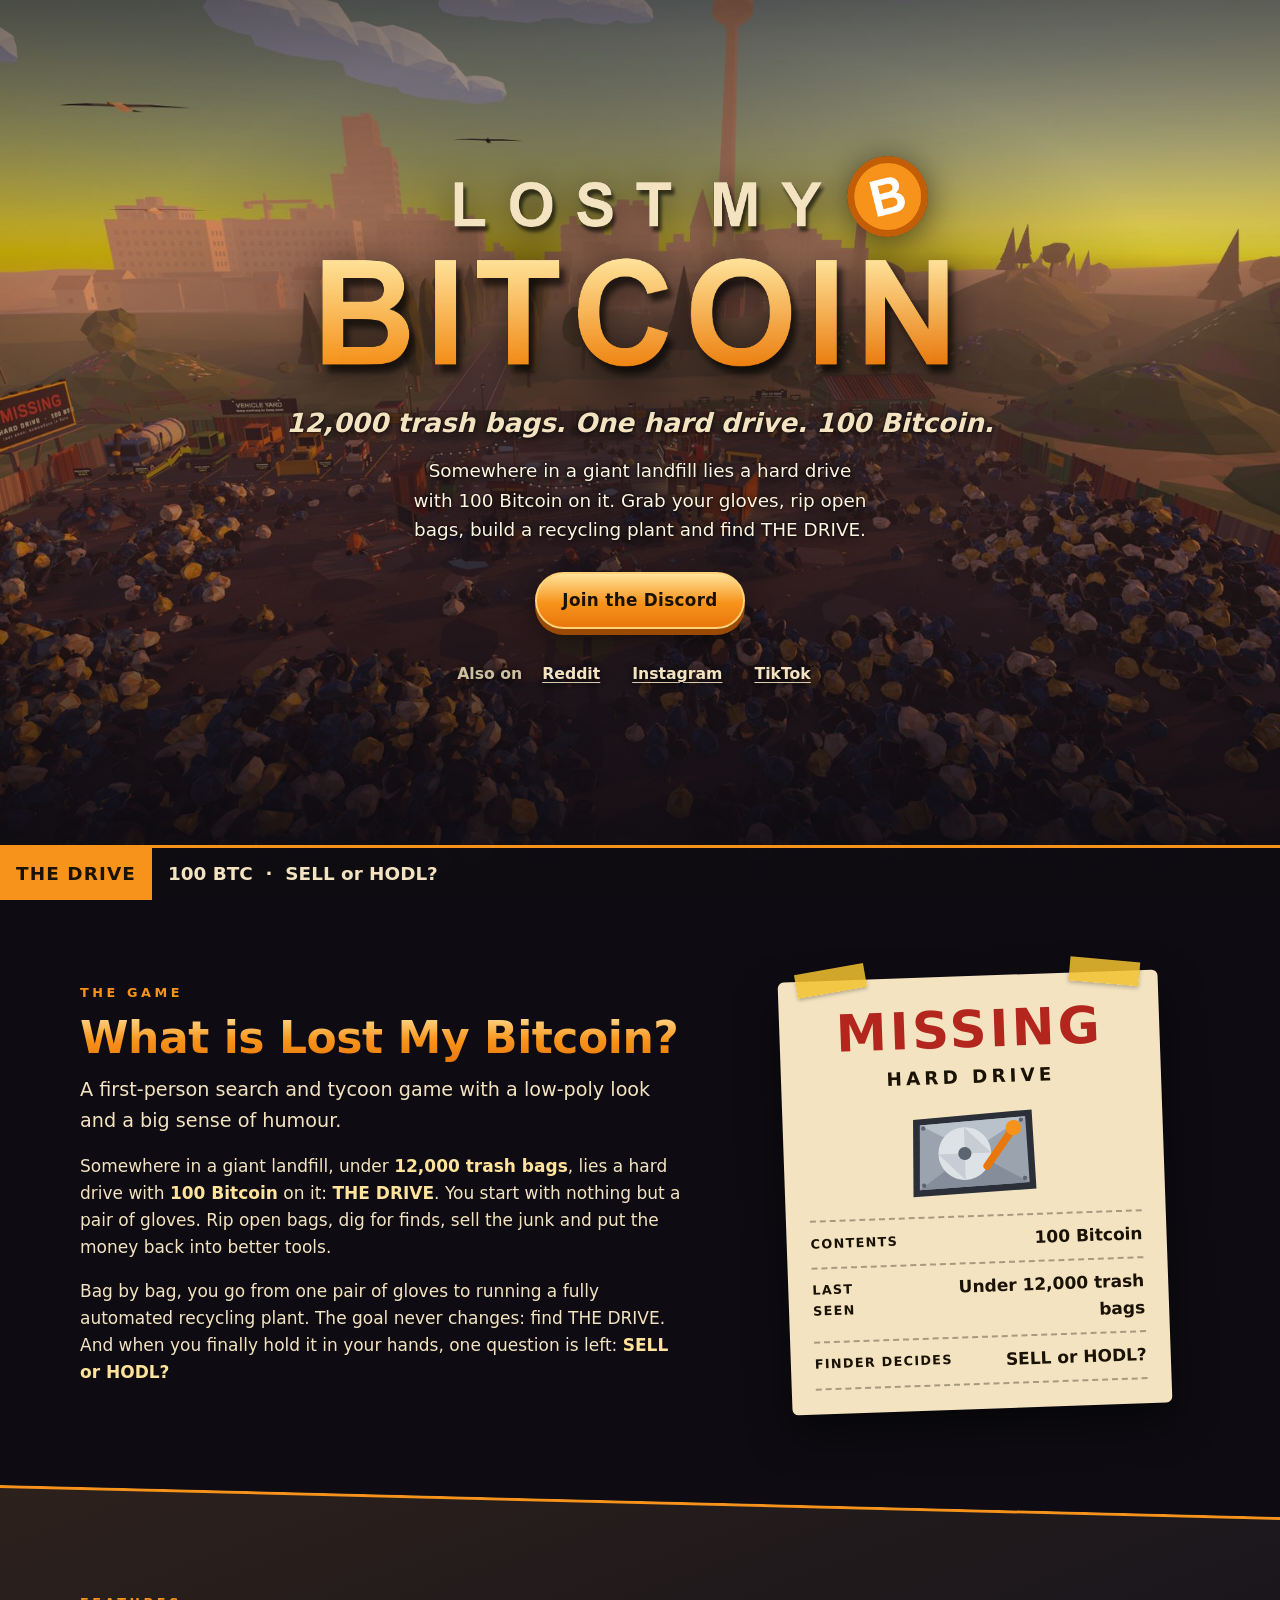
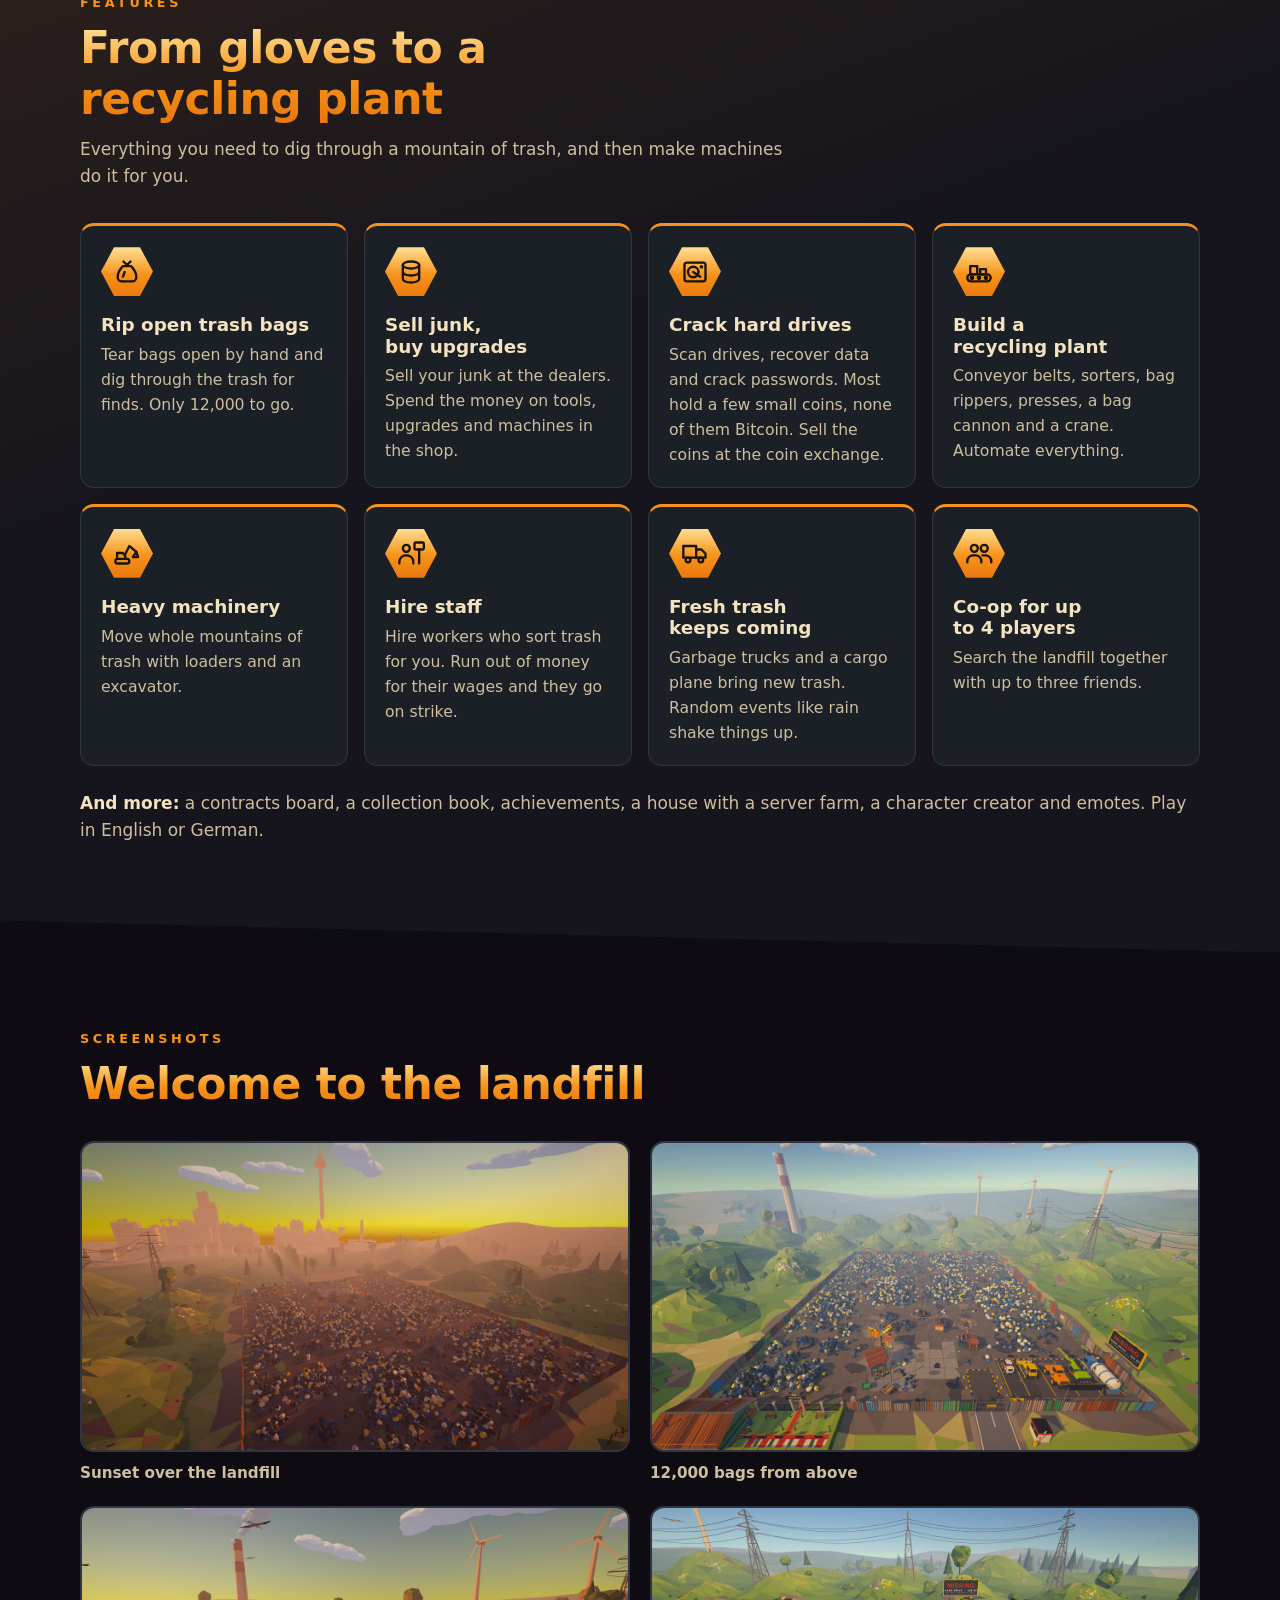
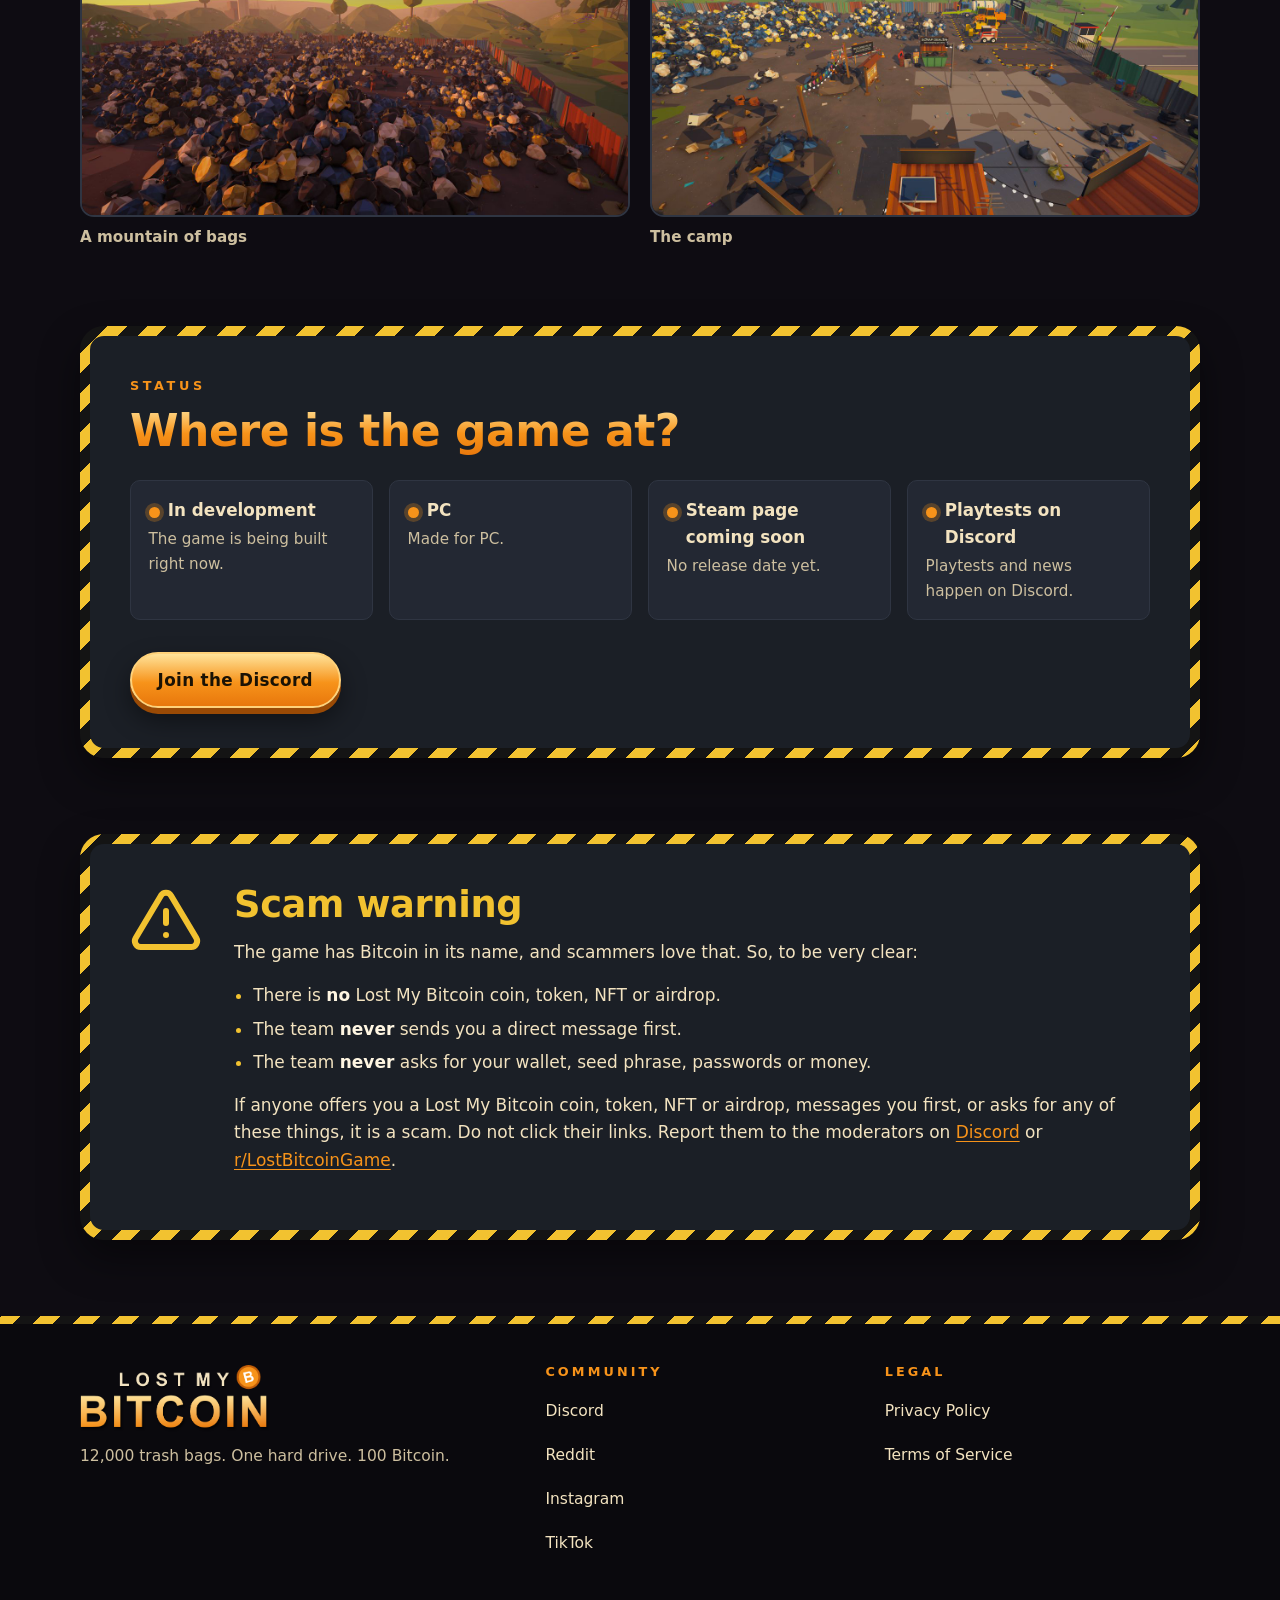
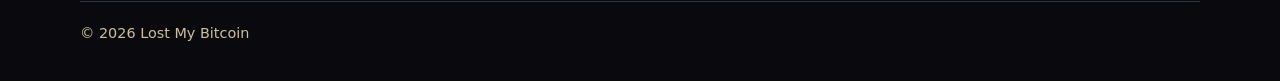
==== index.html @ e1c669a7 "Update website" ====
<!doctype html>
<html lang="en">
<head>
  <meta charset="utf-8">
  <meta name="viewport" content="width=device-width, initial-scale=1">
  <title>Lost My Bitcoin – 12,000 trash bags. One hard drive. 100 Bitcoin.</title>
  <meta name="description" content="Lost My Bitcoin is a first-person search and tycoon game. A hard drive with 100 Bitcoin lies somewhere in a landfill of 12,000 trash bags. Start with gloves, build a recycling plant, find THE DRIVE.">
  <link rel="canonical" href="https://twiceplaysiarne.github.io/lostmybitcoin/">
  <meta name="theme-color" content="#0e0c12">
  <meta name="color-scheme" content="dark">

  <meta property="og:type" content="website">
  <meta property="og:site_name" content="Lost My Bitcoin">
  <meta property="og:locale" content="en_US">
  <meta property="og:url" content="https://twiceplaysiarne.github.io/lostmybitcoin/">
  <meta property="og:title" content="Lost My Bitcoin">
  <meta property="og:description" content="12,000 trash bags. One hard drive. 100 Bitcoin. A first-person search and tycoon game, in development for PC.">
  <meta property="og:image" content="https://twiceplaysiarne.github.io/lostmybitcoin/assets/og.jpg">
  <meta property="og:image:width" content="1200">
  <meta property="og:image:height" content="630">
  <meta property="og:image:alt" content="The Lost My Bitcoin logo over a landfill full of trash bags at sunset">
  <meta name="twitter:card" content="summary_large_image">
  <meta name="twitter:title" content="Lost My Bitcoin">
  <meta name="twitter:description" content="12,000 trash bags. One hard drive. 100 Bitcoin. A first-person search and tycoon game, in development for PC.">
  <meta name="twitter:image" content="https://twiceplaysiarne.github.io/lostmybitcoin/assets/og.jpg">
  <meta name="twitter:image:alt" content="The Lost My Bitcoin logo over a landfill full of trash bags at sunset">

  <link rel="icon" type="image/png" sizes="32x32" href="assets/favicon-32.png">
  <link rel="icon" type="image/png" sizes="512x512" href="assets/icon-512.png">
  <link rel="apple-touch-icon" sizes="180x180" href="assets/apple-touch-icon.png">
  <link rel="preload" as="image" href="assets/hero.jpg">
  <link rel="stylesheet" href="style.css">
</head>
<body>
  <a class="skip" href="#main">Skip to content</a>

  <header class="hero">
    <div class="wrap hero-inner">
      <h1><img src="assets/logo.png" width="1022" height="360" alt="Lost My Bitcoin"></h1>
      <p class="tagline">12,000 trash bags. <span class="nowrap">One hard drive.</span> <span class="nowrap">100 Bitcoin.</span></p>
      <p class="pitch">Somewhere in a giant landfill lies a hard drive with 100&nbsp;Bitcoin on it. Grab your gloves, rip open bags, build a recycling plant and find THE DRIVE.</p>
      <a class="btn" href="https://discord.gg/CkHR3QNAt3">Join the Discord</a>
      <ul class="socials" aria-label="Lost My Bitcoin on social media">
        <li class="socials-label" aria-hidden="true">Also on</li>
        <li><a href="https://www.reddit.com/r/LostBitcoinGame/">Reddit</a></li>
        <li><a href="https://www.instagram.com/lost_my_bitcoin/">Instagram</a></li>
        <li><a href="https://www.tiktok.com/@lost_my_bitcoin">TikTok</a></li>
      </ul>
    </div>
    <p class="ticker"><span class="ticker-label">THE DRIVE<span class="visually-hidden">: </span></span><span class="ticker-text">100 BTC &nbsp;·&nbsp; SELL or HODL?</span></p>
  </header>

  <main id="main">
    <section class="section" aria-labelledby="about-title">
      <div class="wrap about">
        <div>
          <p class="eyebrow">The game</p>
          <h2 id="about-title" class="gold-text">What is Lost My Bitcoin?</h2>
          <p class="lead">A first-person search and tycoon game with a low-poly look and a big sense of humour.</p>
          <p>Somewhere in a giant landfill, under <strong>12,000 trash bags</strong>, lies a hard drive with <strong>100 Bitcoin</strong> on it: <strong>THE DRIVE</strong>. You start with nothing but a pair of gloves. Rip open bags, dig for finds, sell the junk and put the money back into better tools.</p>
          <p>Bag by bag, you go from one pair of gloves to running a fully automated recycling plant. The goal never changes: find THE DRIVE. And when you finally hold it in your hands, one question is left: <strong>SELL or HODL?</strong></p>
        </div>

        <aside class="poster" aria-label="Missing poster for THE DRIVE">
          <p class="poster-title">MISSING</p>
          <p class="poster-item">Hard drive</p>
          <svg class="poster-drive" viewBox="0 0 120 84" aria-hidden="true" focusable="false">
            <polygon points="6,10 114,4 116,76 4,80" fill="#2a2f38"/>
            <polygon points="12,15 108,10 110,70 10,74" fill="#9aa3ae"/>
            <polygon points="12,15 108,10 58,40" fill="#b9c1ca"/>
            <polygon points="10,74 110,70 58,40" fill="#848d99"/>
            <circle cx="52" cy="42" r="24" fill="#dde2e7"/>
            <polygon points="52,18 76,42 52,42" fill="#c6cdd4"/>
            <polygon points="28,42 52,66 52,42" fill="#c6cdd4"/>
            <circle cx="52" cy="42" r="6" fill="#5b6470"/>
            <path d="M97 20 L72 54" stroke="#e8770c" stroke-width="7" stroke-linecap="round"/>
            <circle cx="97" cy="20" r="7" fill="#f7931a"/>
            <circle cx="15" cy="18" r="2" fill="#5b6470"/>
            <circle cx="104" cy="13" r="2" fill="#5b6470"/>
            <circle cx="14" cy="70" r="2" fill="#5b6470"/>
            <circle cx="106" cy="66" r="2" fill="#5b6470"/>
          </svg>
          <dl>
            <div><dt>Contents</dt><dd>100 Bitcoin</dd></div>
            <div><dt>Last seen</dt><dd>Under 12,000 trash bags</dd></div>
            <div><dt>Finder decides</dt><dd>SELL or HODL?</dd></div>
          </dl>
        </aside>
      </div>
    </section>

    <section class="section section-alt" aria-labelledby="features-title">
      <div class="wrap">
        <div class="section-head">
          <p class="eyebrow">Features</p>
          <h2 id="features-title" class="gold-text">From gloves to a recycling plant</h2>
          <p class="muted">Everything you need to dig through a mountain of trash, and then make machines do it for you.</p>
        </div>

        <ul class="features">
          <li class="feature">
            <span class="icon" aria-hidden="true"><svg viewBox="0 0 24 24" fill="none" stroke="currentColor" stroke-width="2" stroke-linecap="round" stroke-linejoin="round"><path d="M9 3l3 3 3-3"/><path d="M8.5 7h7c3 3 4.5 6.5 4.5 9.5A3.5 3.5 0 0 1 16.5 20h-9A3.5 3.5 0 0 1 4 16.5C4 13.5 5.5 10 8.5 7z"/><path d="M10 12l-1.5 4"/></svg></span>
            <h3>Rip open trash bags</h3>
            <p>Tear bags open by hand and dig through the trash for finds. Only 12,000 to go.</p>
          </li>
          <li class="feature">
            <span class="icon" aria-hidden="true"><svg viewBox="0 0 24 24" fill="none" stroke="currentColor" stroke-width="2" stroke-linecap="round" stroke-linejoin="round"><ellipse cx="12" cy="6" rx="7" ry="3"/><path d="M5 6v6c0 1.7 3.1 3 7 3s7-1.3 7-3V6"/><path d="M5 12v6c0 1.7 3.1 3 7 3s7-1.3 7-3v-6"/></svg></span>
            <h3>Sell junk, buy upgrades</h3>
            <p>Sell your junk at the dealers. Spend the money on tools, upgrades and machines in the shop.</p>
          </li>
          <li class="feature">
            <span class="icon" aria-hidden="true"><svg viewBox="0 0 24 24" fill="none" stroke="currentColor" stroke-width="2" stroke-linecap="round" stroke-linejoin="round"><rect x="3" y="4" width="18" height="16" rx="2"/><circle cx="10.5" cy="12" r="4.5"/><path d="M10.5 12l6 4"/><circle cx="17.5" cy="7.5" r="0.6" fill="currentColor"/></svg></span>
            <h3>Crack hard drives</h3>
            <p>Scan drives, recover data and crack passwords. Most hold a few small coins, none of them Bitcoin. Sell the coins at the coin exchange.</p>
          </li>
          <li class="feature">
            <span class="icon" aria-hidden="true"><svg viewBox="0 0 24 24" fill="none" stroke="currentColor" stroke-width="2" stroke-linecap="round" stroke-linejoin="round"><rect x="2" y="14" width="20" height="6" rx="3"/><circle cx="6" cy="17" r="1"/><circle cx="12" cy="17" r="1"/><circle cx="18" cy="17" r="1"/><rect x="4.5" y="7" width="6" height="7"/><rect x="13" y="9.5" width="5" height="4.5"/></svg></span>
            <h3>Build a recycling plant</h3>
            <p>Conveyor belts, sorters, bag rippers, presses, a bag cannon and a crane. Automate everything.</p>
          </li>
          <li class="feature">
            <span class="icon" aria-hidden="true"><svg viewBox="0 0 24 24" fill="none" stroke="currentColor" stroke-width="2" stroke-linecap="round" stroke-linejoin="round"><rect x="2" y="17" width="12" height="4" rx="2"/><path d="M3.5 17v-5h5l2 2.5V17"/><path d="M10 14l4-8 6 5"/><path d="M20 11l1.5 4.5h-4.5z"/></svg></span>
            <h3>Heavy machinery</h3>
            <p>Move whole mountains of trash with loaders and an excavator.</p>
          </li>
          <li class="feature">
            <span class="icon" aria-hidden="true"><svg viewBox="0 0 24 24" fill="none" stroke="currentColor" stroke-width="2" stroke-linecap="round" stroke-linejoin="round"><circle cx="8" cy="8" r="3"/><path d="M2 21v-1.5A5.5 5.5 0 0 1 7.5 14h1a5.5 5.5 0 0 1 5.5 5.5V21"/><path d="M19 9v12"/><rect x="15" y="3" width="8" height="6" rx="1"/></svg></span>
            <h3>Hire staff</h3>
            <p>Hire workers who sort trash for you. Run out of money for their wages and they go on strike.</p>
          </li>
          <li class="feature">
            <span class="icon" aria-hidden="true"><svg viewBox="0 0 24 24" fill="none" stroke="currentColor" stroke-width="2" stroke-linecap="round" stroke-linejoin="round"><path d="M2 6h11v10H2z"/><path d="M13 9h4.5l3.5 3.5V16h-8"/><circle cx="6" cy="18" r="2"/><circle cx="17" cy="18" r="2"/></svg></span>
            <h3>Fresh trash keeps coming</h3>
            <p>Garbage trucks and a cargo plane bring new trash. Random events like rain shake things up.</p>
          </li>
          <li class="feature">
            <span class="icon" aria-hidden="true"><svg viewBox="0 0 24 24" fill="none" stroke="currentColor" stroke-width="2" stroke-linecap="round" stroke-linejoin="round"><circle cx="8" cy="8" r="3"/><circle cx="16.5" cy="8" r="3"/><path d="M2 20v-1a5 5 0 0 1 5-5h2a5 5 0 0 1 5 5v1"/><path d="M15 14h2.5a5 5 0 0 1 5 5v1"/></svg></span>
            <h3>Co-op for up to 4 players</h3>
            <p>Search the landfill together with up to three friends.</p>
          </li>
        </ul>

        <p class="extras"><strong>And more:</strong> a contracts board, a collection book, achievements, a house with a server farm, a character creator and emotes. Play in English or German.</p>
      </div>
    </section>

    <section class="section" aria-labelledby="gallery-title">
      <div class="wrap">
        <div class="section-head">
          <p class="eyebrow">Screenshots</p>
          <h2 id="gallery-title" class="gold-text">Welcome to the landfill</h2>
        </div>
        <ul class="gallery">
          <li>
            <figure class="shot">
              <a href="assets/gallery_1.jpg"><img src="assets/gallery_1.jpg" width="1280" height="720" loading="lazy" decoding="async" alt="The landfill at sunset, the town and the TV tower behind it"></a>
              <figcaption>Sunset over the landfill</figcaption>
            </figure>
          </li>
          <li>
            <figure class="shot">
              <a href="assets/gallery_2.jpg"><img src="assets/gallery_2.jpg" width="1280" height="720" loading="lazy" decoding="async" alt="The whole landfill from above: 12,000 trash bags behind a fence, the camp in front"></a>
              <figcaption>12,000 bags from above</figcaption>
            </figure>
          </li>
          <li>
            <figure class="shot">
              <a href="assets/gallery_3.jpg"><img src="assets/gallery_3.jpg" width="1280" height="720" loading="lazy" decoding="async" alt="A mountain of colourful trash bags up close at sunset"></a>
              <figcaption>A mountain of bags</figcaption>
            </figure>
          </li>
          <li>
            <figure class="shot">
              <a href="assets/gallery_4.jpg"><img src="assets/gallery_4.jpg" width="1280" height="720" loading="lazy" decoding="async" alt="The camp with the dealers, the scanner hut and the vehicle yard"></a>
              <figcaption>The camp</figcaption>
            </figure>
          </li>
        </ul>
      </div>
    </section>

    <section class="section section-tight" aria-labelledby="status-title">
      <div class="wrap">
        <div class="hazard-frame">
          <div class="hazard-inner">
            <p class="eyebrow">Status</p>
            <h2 id="status-title" class="gold-text">Where is the game at?</h2>
            <ul class="status-grid">
              <li><strong><span class="dot dot-live" aria-hidden="true"></span>In development</strong><span>The game is being built right now.</span></li>
              <li><strong><span class="dot" aria-hidden="true"></span>PC</strong><span>Made for PC.</span></li>
              <li><strong><span class="dot" aria-hidden="true"></span>Steam page coming soon</strong><span>No release date yet.</span></li>
              <li><strong><span class="dot" aria-hidden="true"></span>Playtests on Discord</strong><span>Playtests and news happen on Discord.</span></li>
            </ul>
            <a class="btn" href="https://discord.gg/CkHR3QNAt3">Join the Discord</a>
          </div>
        </div>
      </div>
    </section>

    <section class="section section-tight" aria-labelledby="scam-title">
      <div class="wrap">
        <div class="hazard-frame">
          <div class="hazard-inner warning">
            <svg class="warning-icon" viewBox="0 0 24 24" fill="none" stroke="currentColor" stroke-width="2" stroke-linecap="round" stroke-linejoin="round" aria-hidden="true" focusable="false"><path d="M10.3 3.9L1.9 18a2 2 0 0 0 1.7 3h16.8a2 2 0 0 0 1.7-3L13.7 3.9a2 2 0 0 0-3.4 0z"/><path d="M12 9v4"/><path d="M12 17h.01"/></svg>
            <div>
              <h2 id="scam-title">Scam warning</h2>
              <p>The game has Bitcoin in its name, and scammers love that. So, to be very clear:</p>
              <ul>
                <li>There is <strong>no</strong> Lost My Bitcoin coin, token, NFT or airdrop.</li>
                <li>The team <strong>never</strong> sends you a direct message first.</li>
                <li>The team <strong>never</strong> asks for your wallet, seed phrase, passwords or money.</li>
              </ul>
              <p>If anyone offers you a Lost My Bitcoin coin, token, NFT or airdrop, messages you first, or asks for any of these things, it is a scam. Do not click their links. Report them to the moderators on <a href="https://discord.gg/CkHR3QNAt3">Discord</a> or <a href="https://www.reddit.com/r/LostBitcoinGame/">r/LostBitcoinGame</a>.</p>
            </div>
          </div>
        </div>
      </div>
    </section>
  </main>

  <footer class="site-footer">
    <div class="wrap">
      <div class="footer-grid">
        <div class="footer-brand">
          <a class="footer-logo" href="index.html"><img src="assets/logo.png" width="1022" height="360" alt="Lost My Bitcoin – home"></a>
          <p class="muted">12,000 trash bags. <span class="nowrap">One hard drive.</span> <span class="nowrap">100 Bitcoin.</span></p>
        </div>
        <nav aria-labelledby="footer-community">
          <h2 id="footer-community">Community</h2>
          <ul>
            <li><a href="https://discord.gg/CkHR3QNAt3">Discord</a></li>
            <li><a href="https://www.reddit.com/r/LostBitcoinGame/">Reddit</a></li>
            <li><a href="https://www.instagram.com/lost_my_bitcoin/">Instagram</a></li>
            <li><a href="https://www.tiktok.com/@lost_my_bitcoin">TikTok</a></li>
          </ul>
        </nav>
        <nav aria-labelledby="footer-legal">
          <h2 id="footer-legal">Legal</h2>
          <ul>
            <li><a href="privacy.html">Privacy Policy</a></li>
            <li><a href="terms.html">Terms of Service</a></li>
          </ul>
        </nav>
      </div>
      <p class="copyright">&copy; 2026 Lost My Bitcoin</p>
    </div>
  </footer>
</body>
</html>
---- style.css ----
/* Lost My Bitcoin - website styles. One file, system fonts, no external requests. */

:root {
  --cream: #f3e3c0;
  --cream-dim: #cdbf9f;
  --orange: #f7931a;
  --gold-1: #ffe39a;
  --gold-2: #f7931a;
  --gold-3: #e8770c;
  --night: #0e0c12;
  --night-2: #0a090d;
  --panel: #1b1f26;
  --panel-2: #232833;
  --band: #16141c;
  --line: #2f3542;
  --stripe-y: #f2c230;
  --stripe-k: #141414;
  --ink: #1a1205;
  --red: #b3261e;

  --gold: linear-gradient(180deg, var(--gold-1) 0%, var(--gold-2) 55%, var(--gold-3) 100%);
  --hazard: repeating-linear-gradient(-45deg, var(--stripe-y) 0 14px, var(--stripe-k) 14px 28px);
  --radius: 14px;
  --font: "Segoe UI", system-ui, -apple-system, Roboto, "Helvetica Neue", Arial, sans-serif;
  --font-head: "Segoe UI Black", "Arial Black", "Segoe UI", system-ui, -apple-system, Roboto, Arial, sans-serif;

  color-scheme: dark;
}

/* ---------- Base ---------- */

*,
*::before,
*::after {
  box-sizing: border-box;
}

html {
  -webkit-text-size-adjust: 100%;
  text-size-adjust: 100%;
  scroll-behavior: smooth;
}

body {
  display: flex;
  flex-direction: column;
  min-height: 100vh;
  margin: 0;
  background: var(--night);
  color: var(--cream);
  font-family: var(--font);
  font-size: 1.0625rem;
  line-height: 1.6;
  overflow-x: hidden;
}

img,
svg {
  max-width: 100%;
}

img {
  height: auto;
}

a {
  color: var(--orange);
  text-underline-offset: 0.18em;
  text-decoration-thickness: 0.08em;
}

a:hover {
  color: var(--gold-1);
}

:focus-visible {
  outline: 3px solid var(--gold-1);
  outline-offset: 3px;
  border-radius: 4px;
}

h1,
h2,
h3 {
  line-height: 1.15;
  margin: 0 0 0.75rem;
  text-wrap: balance;
}

h2 {
  font-family: var(--font-head);
  font-weight: 900;
  font-size: clamp(1.75rem, 5vw, 2.75rem);
  letter-spacing: -0.01em;
}

h3 {
  font-weight: 800;
  font-size: 1.15rem;
}

p {
  margin: 0 0 1rem;
}

code {
  font-family: Consolas, "Cascadia Mono", Menlo, monospace;
  font-size: 0.92em;
  background: var(--panel-2);
  border: 1px solid var(--line);
  border-radius: 6px;
  padding: 0.05em 0.35em;
}

.wrap {
  width: min(1120px, 100% - 32px);
  margin-inline: auto;
}

main {
  flex: 1 0 auto;
}

.skip {
  position: absolute;
  left: 16px;
  top: -100px;
  z-index: 10;
  background: var(--gold-1);
  color: var(--ink);
  font-weight: 800;
  padding: 0.6rem 1rem;
  border-radius: 8px;
  text-decoration: none;
}

.skip:focus {
  top: 16px;
}

.visually-hidden {
  position: absolute;
  width: 1px;
  height: 1px;
  margin: -1px;
  overflow: hidden;
  clip: rect(0 0 0 0);
  white-space: nowrap;
  border: 0;
}

/* Keeps a short sentence on one line (the tagline breaks between sentences only). */
.nowrap {
  white-space: nowrap;
}

/* Gold gradient text like the logo (falls back to plain orange). */
.gold-text {
  color: var(--orange);
}

@supports ((-webkit-background-clip: text) or (background-clip: text)) {
  .gold-text {
    background: var(--gold);
    -webkit-background-clip: text;
    background-clip: text;
    color: transparent;
  }
}

.eyebrow {
  margin: 0 0 0.6rem;
  font-size: 0.8rem;
  font-weight: 800;
  letter-spacing: 0.28em;
  text-transform: uppercase;
  color: var(--orange);
}

.lead {
  font-size: clamp(1.05rem, 2.2vw, 1.2rem);
  color: var(--cream);
}

.muted {
  color: var(--cream-dim);
}

/* ---------- Buttons ---------- */

.btn {
  display: inline-flex;
  align-items: center;
  justify-content: center;
  gap: 0.55rem;
  min-height: 48px;
  padding: 0.8rem 1.6rem;
  border-radius: 999px;
  background: var(--gold);
  color: var(--ink);
  font-weight: 900;
  font-size: 1.05rem;
  letter-spacing: 0.02em;
  text-decoration: none;
  border: 2px solid #ffd27a;
  box-shadow: 0 6px 0 #9a4a05, 0 12px 26px rgba(0, 0, 0, 0.45);
  transition: transform 0.15s ease, box-shadow 0.15s ease;
}

.btn:hover {
  color: var(--ink);
  transform: translateY(-2px);
  box-shadow: 0 8px 0 #9a4a05, 0 16px 30px rgba(0, 0, 0, 0.5);
}

.btn:active {
  transform: translateY(3px);
  box-shadow: 0 3px 0 #9a4a05, 0 8px 16px rgba(0, 0, 0, 0.45);
}

.btn svg {
  width: 1.2em;
  height: 1.2em;
  flex: none;
}

.btn-small {
  min-height: 44px;
  padding: 0.45rem 1.05rem;
  font-size: 0.95rem;
  box-shadow: 0 4px 0 #9a4a05;
}

.btn-small:hover {
  box-shadow: 0 5px 0 #9a4a05;
}

/* ---------- Hero ---------- */

.hero {
  position: relative;
  display: grid;
  place-items: center;
  min-height: 640px;
  min-height: min(100svh, 920px);
  padding: 3.5rem 0 6.5rem;
  text-align: center;
  background:
    radial-gradient(ellipse 60% 55% at 50% 45%, rgba(14, 12, 18, 0.5) 0%, rgba(14, 12, 18, 0) 75%),
    linear-gradient(180deg, rgba(14, 12, 18, 0.45) 0%, rgba(14, 12, 18, 0.05) 25%, rgba(14, 12, 18, 0.3) 60%, var(--night) 100%),
    url("assets/hero.jpg") 50% 55% / cover no-repeat var(--night);
}

.hero-inner {
  display: flex;
  flex-direction: column;
  align-items: center;
}

.hero h1 {
  margin: 0;
  width: min(640px, 92%);
}

.hero h1 img {
  display: block;
  width: 100%;
  filter: drop-shadow(0 6px 18px rgba(0, 0, 0, 0.6));
}

.tagline {
  margin: 1.25rem 0 0.75rem;
  text-wrap: balance;
  font-size: clamp(1.15rem, 3.2vw, 1.65rem);
  font-weight: 700;
  font-style: italic;
  color: var(--cream);
  text-shadow: 0 2px 10px rgba(0, 0, 0, 0.85), 0 0 2px rgba(0, 0, 0, 0.9);
}

.pitch {
  max-width: 36rem;
  text-wrap: balance;
  margin: 0 auto 1.75rem;
  font-size: clamp(1rem, 2.2vw, 1.15rem);
  color: #fff6e2;
  text-shadow: 0 2px 8px rgba(0, 0, 0, 0.9), 0 0 2px rgba(0, 0, 0, 0.9);
}

.socials {
  display: flex;
  flex-wrap: wrap;
  justify-content: center;
  gap: 0.25rem 0.5rem;
  margin: 1.4rem 0 0;
  padding: 0;
  list-style: none;
  font-weight: 700;
  font-size: 0.98rem;
}

.socials a {
  display: inline-flex;
  align-items: center;
  min-height: 44px;
  padding: 0.6rem 0.75rem;
  color: var(--cream);
  text-shadow: 0 1px 6px rgba(0, 0, 0, 0.9);
}

.socials a:hover {
  color: var(--gold-1);
}

.socials-label {
  display: flex;
  align-items: center;
  padding: 0;
  color: var(--cream-dim);
  font-weight: 600;
  text-shadow: 0 1px 6px rgba(0, 0, 0, 0.9);
}

/* Ticker bar at the bottom of the hero, like the link preview picture. */
.ticker {
  position: absolute;
  left: 0;
  right: 0;
  bottom: 0;
  display: flex;
  margin: 0;
  border-top: 3px solid var(--orange);
  background: rgba(14, 12, 18, 0.88);
  font-weight: 800;
  font-size: clamp(0.92rem, 2.4vw, 1.15rem);
  text-align: left;
}

.ticker-label {
  flex: none;
  padding: 0.7rem 1rem;
  background: var(--orange);
  color: var(--ink);
  letter-spacing: 0.06em;
}

.ticker-text {
  padding: 0.7rem 1rem;
  color: var(--cream);
  white-space: nowrap;
  overflow: hidden;
  text-overflow: ellipsis;
}

/* Very small phones (320 px): tighter padding, and the text may wrap instead of being cut off. */
@media (max-width: 359px) {
  .ticker-label,
  .ticker-text {
    padding-inline: 0.6rem;
  }

  .ticker-text {
    white-space: normal;
  }
}

/* ---------- Sections ---------- */

.section {
  padding-block: clamp(3rem, 7vw, 4.75rem);
}

.section-tight {
  padding-top: 0;
}

.section-alt {
  position: relative;
  background:
    linear-gradient(160deg, rgba(247, 147, 26, 0.1) 0%, rgba(247, 147, 26, 0) 45%),
    var(--band);
  clip-path: polygon(0 0, 100% 2.5vw, 100% 100%, 0 calc(100% - 2.5vw));
  padding-block: calc(clamp(3rem, 7vw, 4.75rem) + 2.5vw);
}

/* Orange edge along the upper slant of the band (low-poly cut). */
.section-alt::before {
  content: "";
  position: absolute;
  inset: 0 0 auto;
  height: calc(2.5vw + 3px);
  background: var(--orange);
  clip-path: polygon(0 0, 100% 2.5vw, 100% calc(2.5vw + 3px), 0 3px);
  pointer-events: none;
}

.section-head {
  max-width: 44rem;
  margin-bottom: 2rem;
}

/* About: text plus a "missing" poster */
.about {
  display: grid;
  gap: 2.5rem;
  align-items: center;
}

@media (min-width: 900px) {
  .about {
    grid-template-columns: 1.35fr 1fr;
    gap: 4rem;
  }
}

.about p {
  max-width: 40rem;
}

.about strong {
  color: var(--gold-1);
}

.poster {
  position: relative;
  max-width: 380px;
  width: 100%;
  margin-inline: auto;
  padding: 1.75rem 1.5rem 1.5rem;
  background: var(--cream);
  color: var(--ink);
  border-radius: 6px;
  box-shadow: 0 18px 40px rgba(0, 0, 0, 0.55);
  transform: rotate(-2deg);
  text-align: center;
}

.poster::before,
.poster::after {
  content: "";
  position: absolute;
  top: -12px;
  width: 70px;
  height: 24px;
  background: rgba(242, 194, 48, 0.85);
  box-shadow: 0 2px 4px rgba(0, 0, 0, 0.25);
}

.poster::before {
  left: 18px;
  transform: rotate(-8deg);
}

.poster::after {
  right: 18px;
  transform: rotate(7deg);
}

.poster-title {
  margin: 0;
  font-family: var(--font-head);
  font-weight: 900;
  font-size: clamp(2.4rem, 9vw, 3.2rem);
  line-height: 1;
  letter-spacing: 0.06em;
  color: var(--red);
}

.poster-item {
  margin: 0.4rem 0 1rem;
  font-weight: 900;
  font-size: 1.15rem;
  letter-spacing: 0.22em;
  text-transform: uppercase;
}

.poster-drive {
  display: block;
  width: 132px;
  height: auto;
  margin: 0 auto 1rem;
}

.poster dl {
  margin: 0;
  text-align: left;
  border-top: 2px dashed rgba(26, 18, 5, 0.35);
}

.poster dl div {
  display: flex;
  justify-content: space-between;
  gap: 1rem;
  padding: 0.55rem 0;
  border-bottom: 2px dashed rgba(26, 18, 5, 0.35);
}

.poster dt {
  font-weight: 800;
  text-transform: uppercase;
  font-size: 0.8rem;
  letter-spacing: 0.1em;
  padding-top: 0.15rem;
}

.poster dd {
  margin: 0;
  font-weight: 700;
  text-align: right;
}

/* Feature grid */
.features {
  display: grid;
  gap: 1rem;
  margin: 0;
  padding: 0;
  list-style: none;
}

@media (min-width: 620px) {
  .features {
    grid-template-columns: repeat(2, 1fr);
  }
}

@media (min-width: 1040px) {
  .features {
    grid-template-columns: repeat(4, 1fr);
  }
}

.feature {
  display: grid;
  grid-template-columns: 52px 1fr;
  gap: 0 1rem;
  align-content: start;
  padding: 1.25rem;
  background: var(--panel);
  border: 1px solid var(--line);
  border-top: 3px solid var(--orange);
  border-radius: var(--radius);
}

@media (min-width: 1040px) {
  .feature {
    grid-template-columns: 1fr;
  }
}

.feature h3 {
  margin: 0.15rem 0 0.4rem;
}

.feature p {
  margin: 0;
  color: var(--cream-dim);
  font-size: 0.98rem;
}

.icon {
  display: grid;
  place-items: center;
  width: 52px;
  height: 52px;
  margin-bottom: 0.9rem;
  background: var(--gold);
  color: var(--ink);
  /* low-poly hexagon */
  clip-path: polygon(25% 3%, 75% 3%, 100% 50%, 75% 97%, 25% 97%, 0 50%);
  grid-row: span 2;
}

.icon svg {
  width: 28px;
  height: 28px;
}

@media (min-width: 1040px) {
  .icon {
    grid-row: auto;
  }
}

.extras {
  margin: 1.5rem 0 0;
  color: var(--cream-dim);
}

.extras strong {
  color: var(--cream);
}

/* Gallery */
.gallery {
  display: grid;
  gap: 1.25rem;
  margin: 0;
  padding: 0;
  list-style: none;
}

@media (min-width: 640px) {
  .gallery {
    grid-template-columns: repeat(2, 1fr);
  }
}

.shot {
  margin: 0;
}

.shot a {
  display: block;
  overflow: hidden;
  border: 2px solid var(--line);
  border-radius: var(--radius);
  background: var(--panel);
}

.shot a:hover {
  border-color: var(--orange);
}

.shot img {
  display: block;
  width: 100%;
  aspect-ratio: 16 / 9;
  object-fit: cover;
  transition: transform 0.35s ease;
}

.shot a:hover img {
  transform: scale(1.03);
}

.shot figcaption {
  margin-top: 0.55rem;
  font-weight: 700;
  color: var(--cream-dim);
  font-size: 0.95rem;
}

/* Status and scam warning: hazard stripe frames */
.hazard-frame {
  padding: clamp(8px, 1.5vw, 10px);
  background: var(--hazard);
  border-radius: calc(var(--radius) + 10px);
  box-shadow: 0 18px 40px rgba(0, 0, 0, 0.45);
}

.hazard-inner {
  padding: clamp(1.15rem, 4vw, 2.5rem);
  background: var(--panel);
  border-radius: var(--radius);
}

.status-grid {
  display: grid;
  gap: 1rem;
  margin: 1.5rem 0 2rem;
  padding: 0;
  list-style: none;
}

@media (min-width: 620px) {
  .status-grid {
    grid-template-columns: repeat(2, 1fr);
  }
}

@media (min-width: 1040px) {
  .status-grid {
    grid-template-columns: repeat(4, 1fr);
  }
}

.status-grid li {
  padding: 1rem 1.1rem;
  background: var(--panel-2);
  border: 1px solid var(--line);
  border-radius: 10px;
}

.status-grid strong {
  display: flex;
  align-items: flex-start;
  gap: 0.5rem;
  color: var(--cream);
  font-size: 1.05rem;
}

.status-grid li > span {
  display: block;
  margin-top: 0.2rem;
  color: var(--cream-dim);
  font-size: 0.95rem;
}

.dot {
  flex: none;
  margin-top: 0.55em;
  width: 0.7rem;
  height: 0.7rem;
  border-radius: 50%;
  background: var(--orange);
  box-shadow: 0 0 0 4px rgba(247, 147, 26, 0.25);
}

.dot-live {
  animation: pulse 1.8s ease-in-out infinite;
}

@keyframes pulse {
  50% {
    box-shadow: 0 0 0 7px rgba(247, 147, 26, 0.05);
  }
}

.warning {
  display: grid;
  gap: 1.25rem;
}

@media (min-width: 720px) {
  .warning {
    grid-template-columns: auto 1fr;
    gap: 2rem;
    align-items: start;
  }
}

.warning-icon {
  width: 72px;
  height: 72px;
  color: var(--stripe-y);
}

.warning h2 {
  color: var(--stripe-y);
  font-size: clamp(1.6rem, 4.5vw, 2.3rem);
}

.warning ul {
  margin: 0 0 1rem;
  padding-left: 1.2rem;
}

.warning li {
  margin-bottom: 0.4rem;
}

.warning li::marker {
  color: var(--stripe-y);
}

.warning strong {
  color: #fff6e2;
}

/* ---------- Top bar (legal pages and 404) ---------- */

.topbar {
  border-bottom: 1px solid var(--line);
  background: var(--night-2);
}

.topbar .wrap {
  display: flex;
  align-items: center;
  justify-content: space-between;
  gap: 1rem;
  padding-block: 0.8rem;
}

.topbar-home {
  display: block;
  width: 168px;
}

.topbar-home img {
  display: block;
  width: 100%;
}

/* ---------- Legal pages ---------- */

.legal {
  padding-block: clamp(2.5rem, 6vw, 4.5rem);
}

.legal .wrap {
  max-width: 780px;
}

.legal h1 {
  font-family: var(--font-head);
  font-weight: 900;
  font-size: clamp(2rem, 6vw, 3rem);
}

.legal h2 {
  margin-top: 2.5rem;
  font-family: var(--font);
  font-weight: 800;
  font-size: clamp(1.35rem, 3.5vw, 1.65rem);
  letter-spacing: 0;
  color: var(--gold-1);
}

.legal h3 {
  margin-top: 1.75rem;
}

.legal ul,
.legal ol {
  padding-left: 1.4rem;
}

.legal li {
  margin-bottom: 0.6rem;
}

.legal li::marker {
  color: var(--orange);
  font-weight: 800;
}

.legal strong {
  color: #fff6e2;
}

.updated {
  display: inline-block;
  margin-bottom: 1.75rem;
  padding: 0.3rem 0.8rem;
  background: var(--panel);
  border: 1px solid var(--line);
  border-radius: 999px;
  color: var(--cream-dim);
  font-size: 0.92rem;
}

.note {
  margin-top: 2.5rem;
  padding: 1.1rem 1.25rem;
  background: var(--panel);
  border-left: 4px solid var(--orange);
  border-radius: 8px;
}

.note p:last-child {
  margin-bottom: 0;
}

/* ---------- 404 ---------- */

.lost {
  display: grid;
  place-items: center;
  min-height: 70vh;
  padding-block: 3rem;
  text-align: center;
}

.lost-code {
  margin: 0;
  font-family: var(--font-head);
  font-weight: 900;
  font-size: clamp(5rem, 24vw, 10rem);
  line-height: 1;
}

.lost h1 {
  font-family: var(--font-head);
  font-weight: 900;
  font-size: clamp(1.7rem, 6vw, 2.6rem);
  margin: 0.5rem 0 1rem;
}

.lost p {
  max-width: 32rem;
  margin-inline: auto;
}

.lost .btn {
  margin-top: 1rem;
}

/* ---------- Footer ---------- */

.site-footer {
  position: relative;
  padding: 3rem 0 2.25rem;
  background: var(--night-2);
  border-top: 1px solid var(--line);
  font-size: 0.97rem;
}

.site-footer::before {
  content: "";
  position: absolute;
  left: 0;
  right: 0;
  top: -1px;
  height: 8px;
  background: var(--hazard);
  background-size: auto;
}

.footer-grid {
  display: grid;
  grid-template-columns: 1fr 1fr;
  gap: 2rem 1.5rem;
}

.footer-brand {
  grid-column: 1 / -1;
}

@media (min-width: 760px) {
  .footer-grid {
    grid-template-columns: 1.4fr 1fr 1fr;
  }

  .footer-brand {
    grid-column: auto;
  }
}

.footer-logo {
  display: block;
  width: 190px;
  margin-bottom: 0.75rem;
}

.footer-logo img {
  display: block;
  width: 100%;
}

.site-footer h2 {
  margin: 0 0 0.6rem;
  font-family: var(--font);
  font-size: 0.8rem;
  font-weight: 800;
  letter-spacing: 0.24em;
  text-transform: uppercase;
  color: var(--orange);
}

.site-footer ul {
  margin: 0;
  padding: 0;
  list-style: none;
}

.site-footer li a {
  display: inline-flex;
  align-items: center;
  min-width: 44px;
  min-height: 44px;
  padding: 0.35rem 0;
  color: var(--cream);
  text-decoration: none;
}

.site-footer li a:hover {
  color: var(--gold-1);
  text-decoration: underline;
}

.copyright {
  margin: 2.25rem 0 0;
  padding-top: 1.25rem;
  border-top: 1px solid var(--line);
  color: var(--cream-dim);
  font-size: 0.9rem;
}

/* ---------- Motion and contrast preferences ---------- */

@media (prefers-reduced-motion: reduce) {
  html {
    scroll-behavior: auto;
  }

  *,
  *::before,
  *::after {
    animation: none !important;
    transition: none !important;
  }

  .btn:hover,
  .btn:active,
  .shot a:hover img {
    transform: none;
  }
}

@media (forced-colors: active) {
  .gold-text {
    background: none;
    color: CanvasText;
  }

  .btn {
    border: 2px solid ButtonText;
  }
}
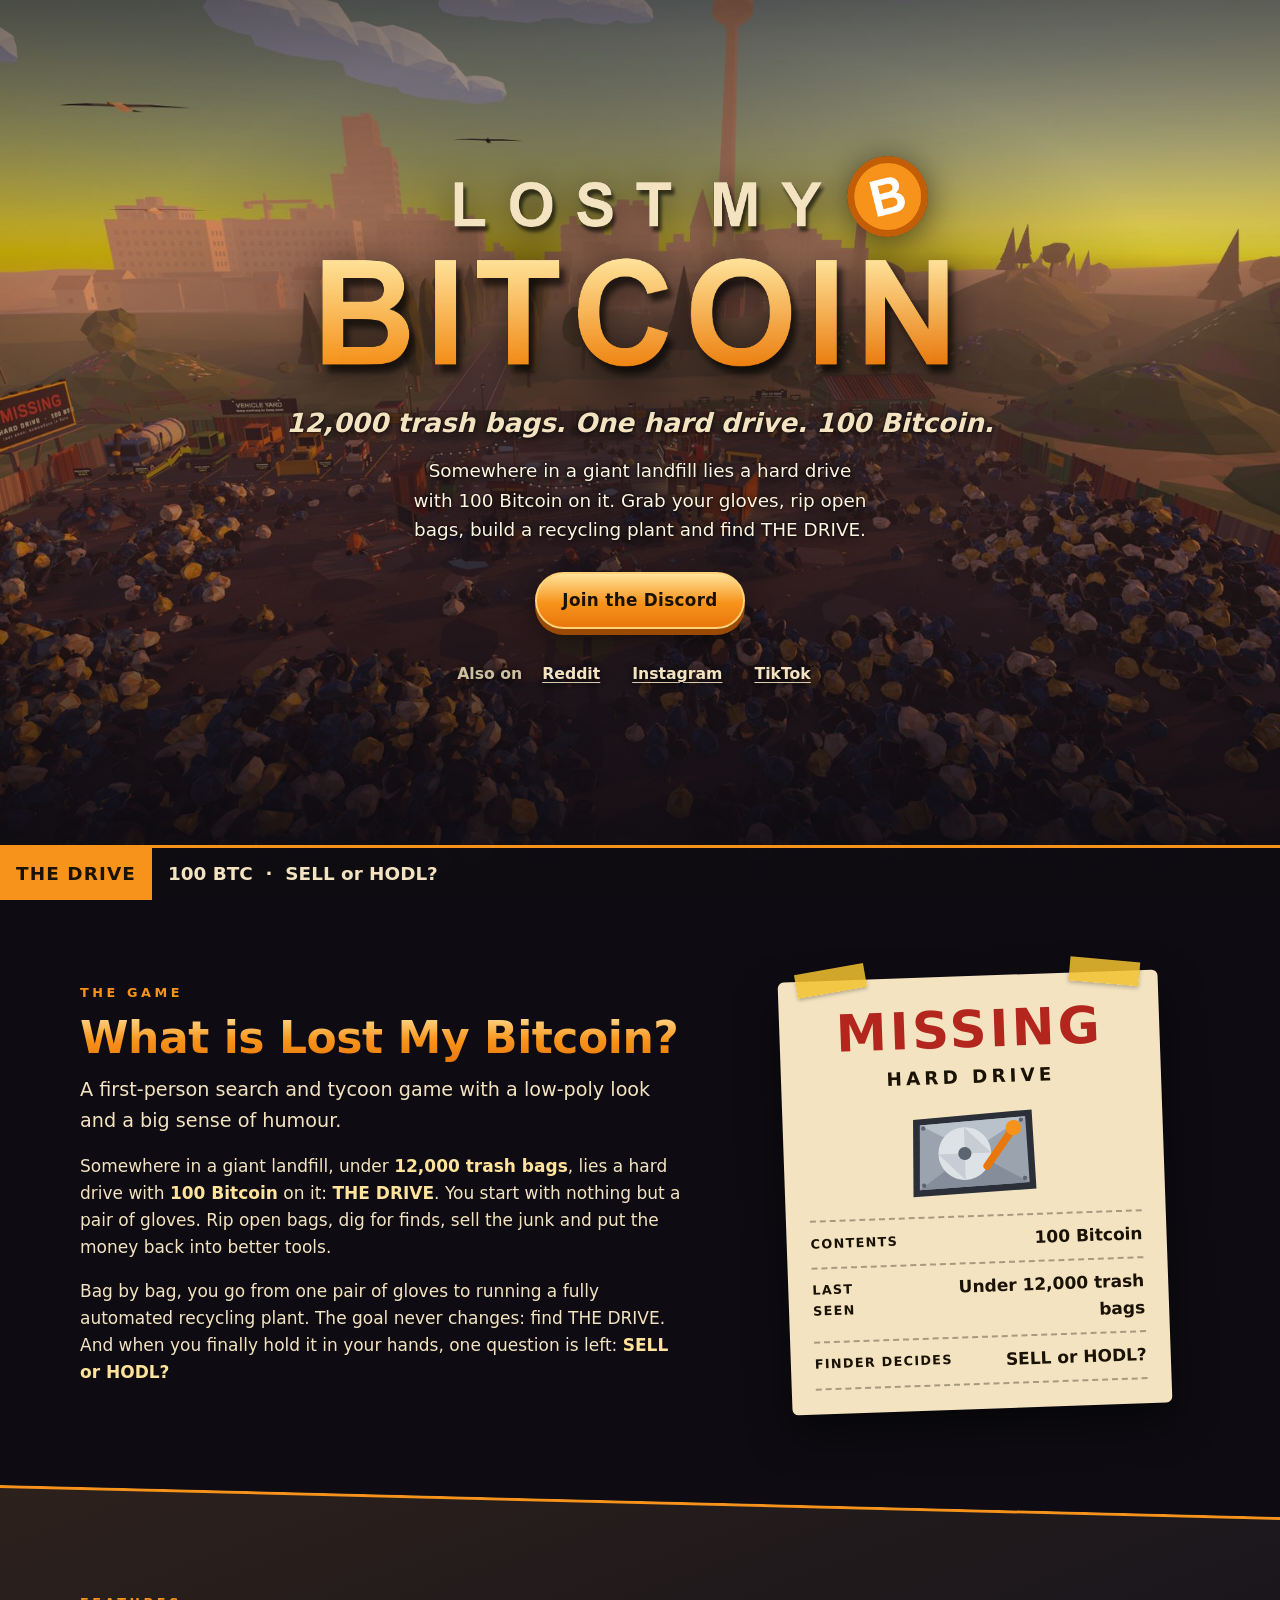
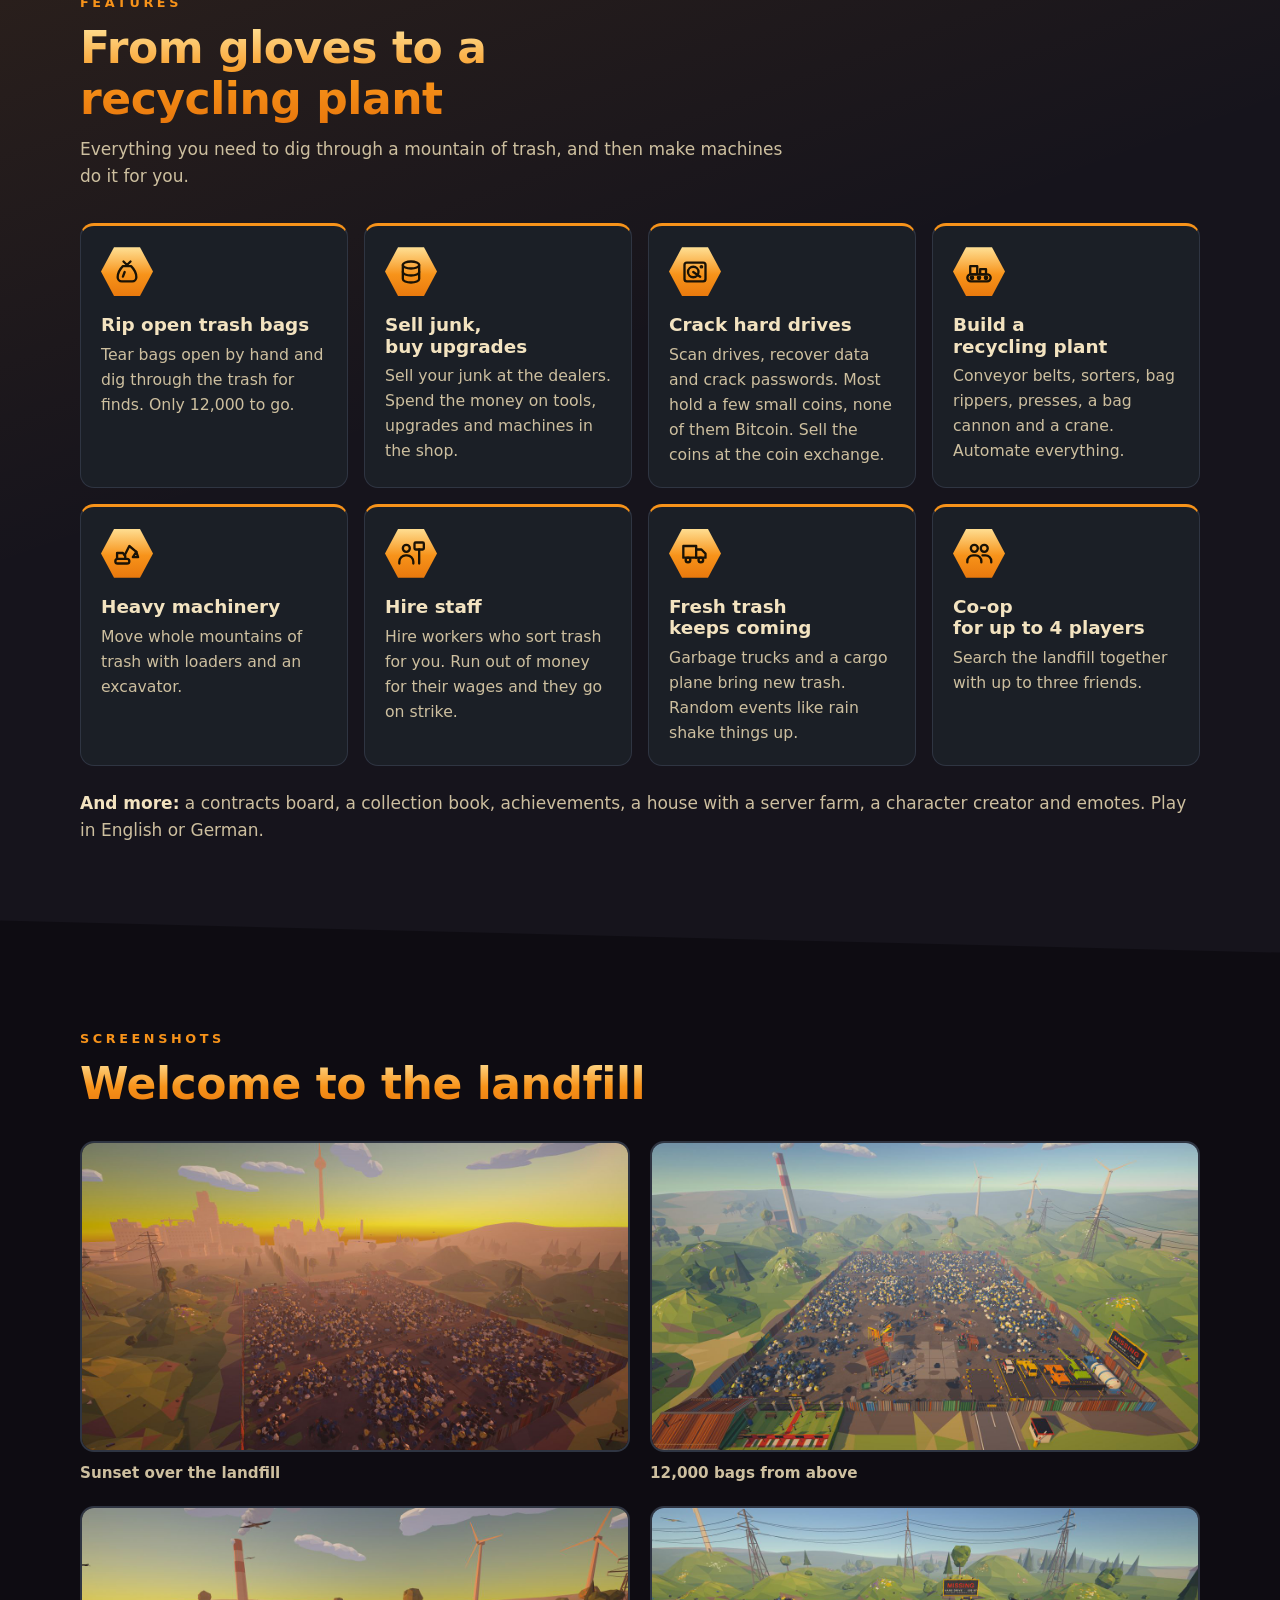
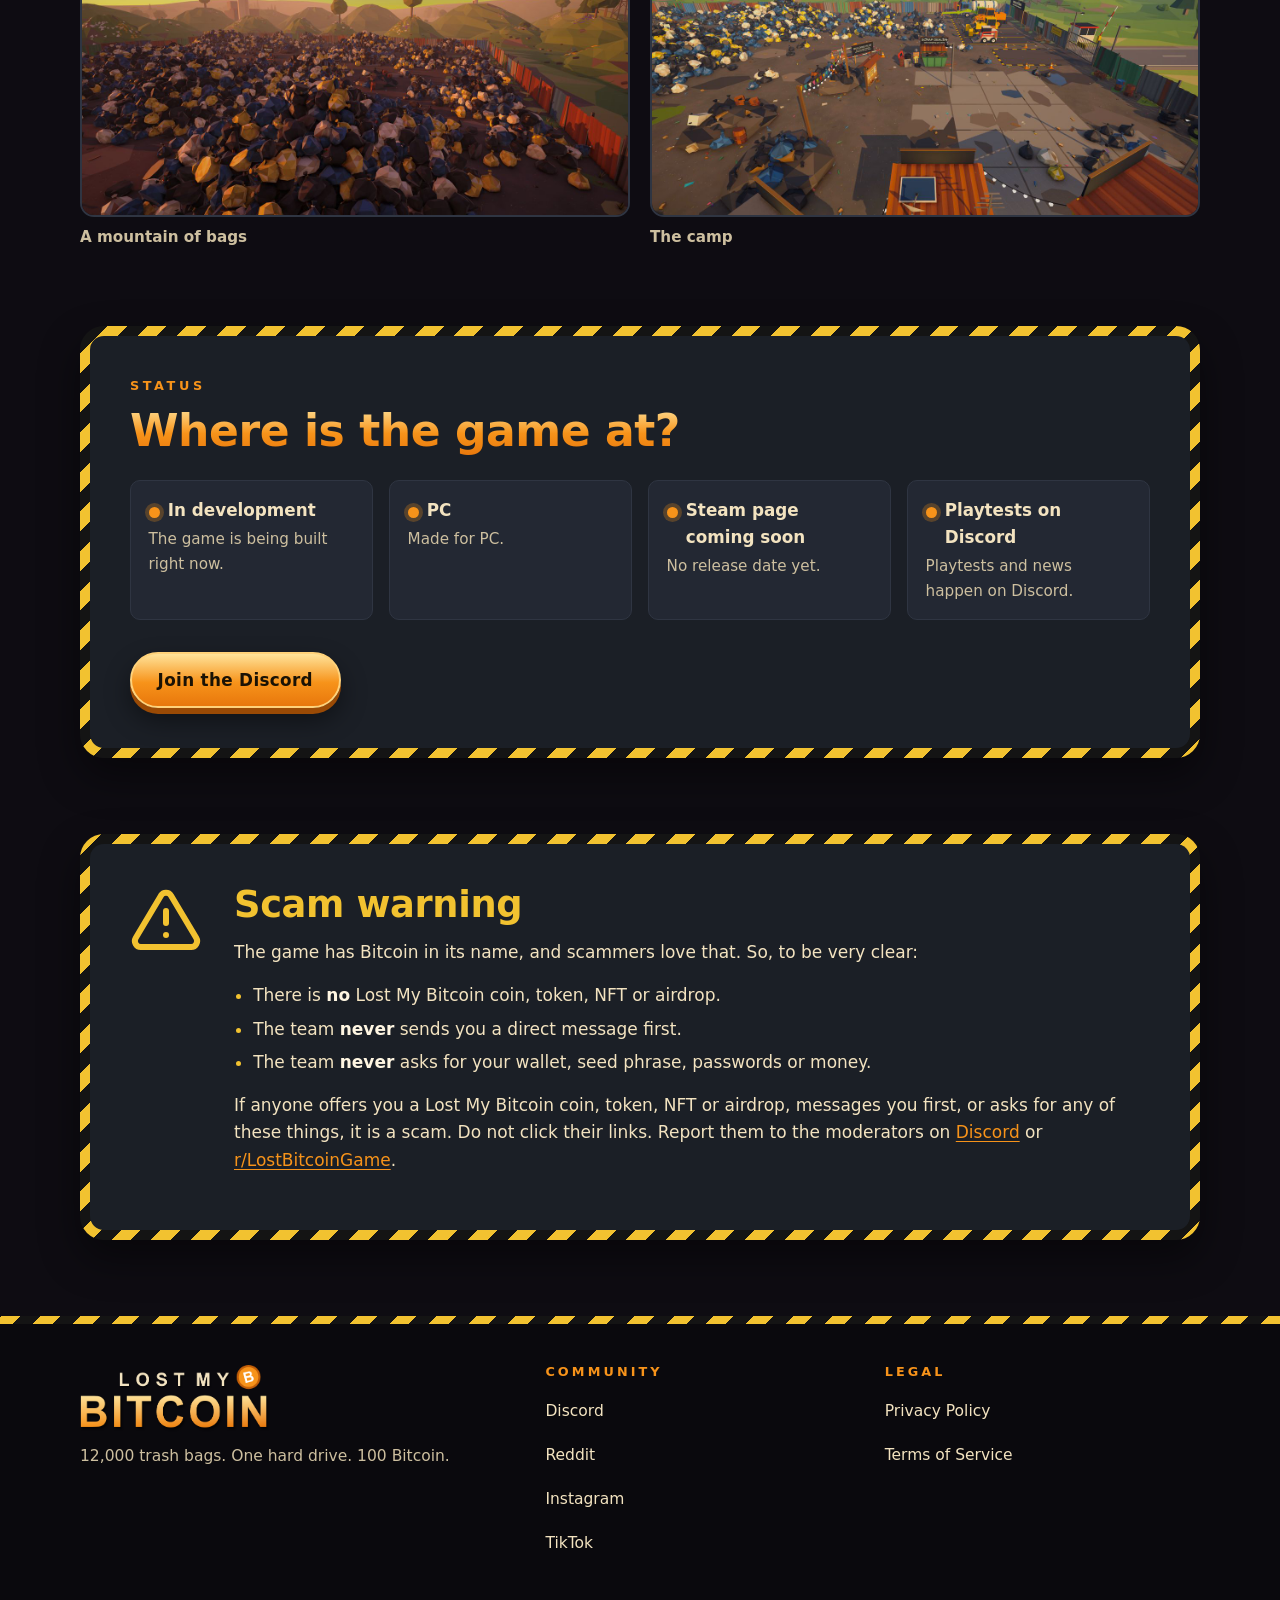
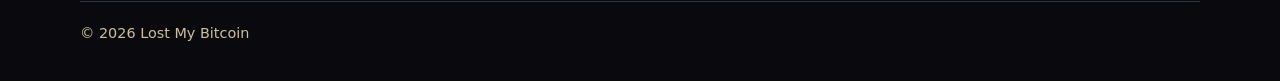
==== commit e1ff0f4f: "Update website" ====
--- a/index.html
+++ b/index.html
@@ -135,7 +135,7 @@
           </li>
           <li class="feature">
             <span class="icon" aria-hidden="true"><svg viewBox="0 0 24 24" fill="none" stroke="currentColor" stroke-width="2" stroke-linecap="round" stroke-linejoin="round"><circle cx="8" cy="8" r="3"/><circle cx="16.5" cy="8" r="3"/><path d="M2 20v-1a5 5 0 0 1 5-5h2a5 5 0 0 1 5 5v1"/><path d="M15 14h2.5a5 5 0 0 1 5 5v1"/></svg></span>
-            <h3>Co-op for up to 4 players</h3>
+            <h3>Co-op for <span class="nowrap">up to 4 players</span></h3>
             <p>Search the landfill together with up to three friends.</p>
           </li>
         </ul>
